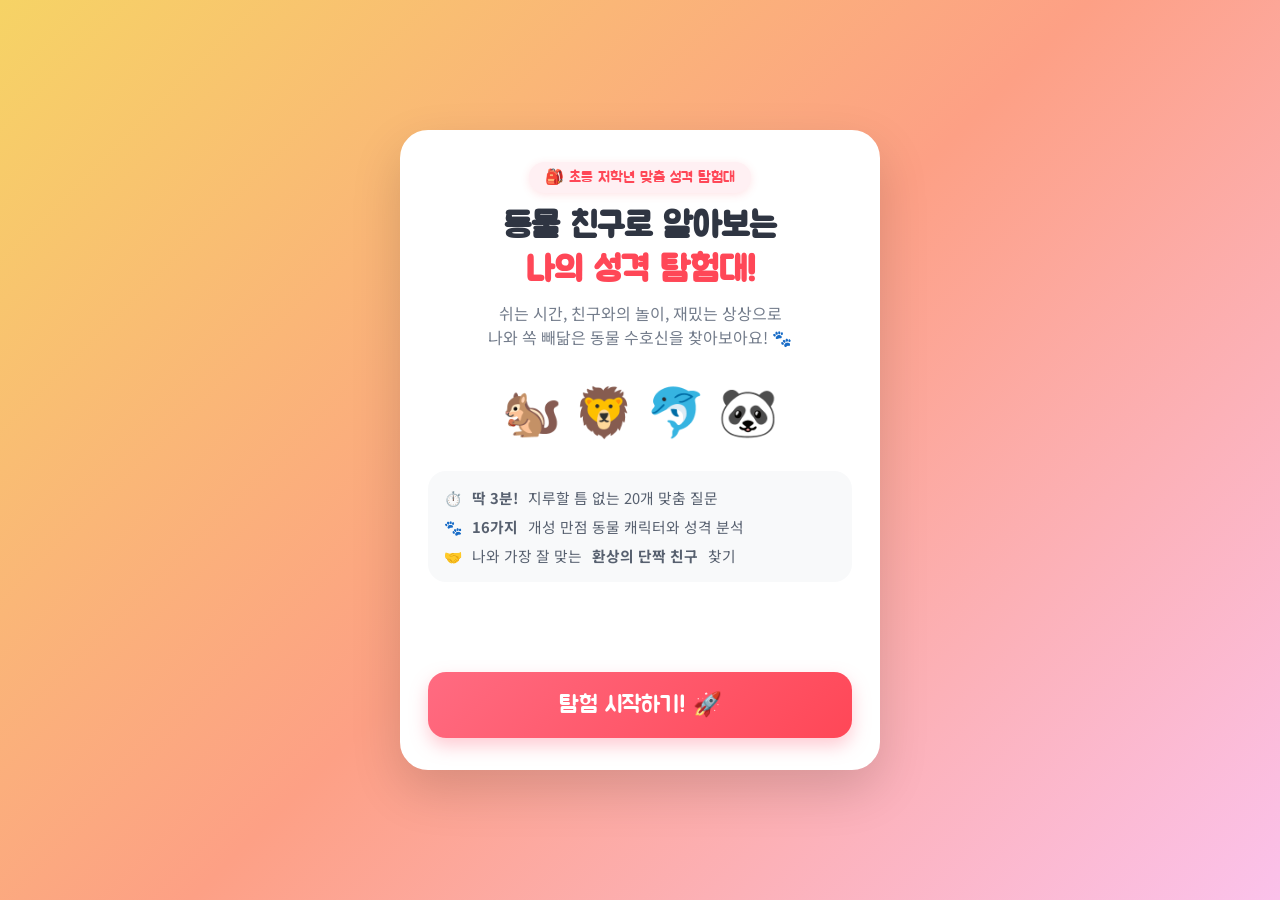
==== index.html @ b6b2cfdd "gemini_v1.0" ====
<!DOCTYPE html>
<html lang="ko">
<head>
  <meta charset="UTF-8">
  <meta name="viewport" content="width=device-width, initial-scale=1.0, maximum-scale=1.0, user-scalable=no">
  <title>동물 친구로 알아보는 나의 성격 탐험대! | 초등 저학년 MBTI 테스트</title>
  <meta name="description" content="초등학교 1~3학년 맞춤! 지루하지 않은 20가지 질문으로 알아보는 나의 동물 MBTI 성격 테스트">
  
  <!-- Open Graph (SNS/카카오톡 공유 최적화) -->
  <meta property="og:type" content="website">
  <meta property="og:title" content="동물 친구로 알아보는 나의 성격 탐험대! 🦁🐿️">
  <meta property="og:description" content="나는 어떤 동물 친구일까? 3분 만에 알아보는 신나는 초등학생 성격 테스트!">
  <meta property="og:image" content="https://images.unsplash.com/photo-1534567153574-2b12153a87f0?w=800">

  <link rel="stylesheet" href="style.css">
</head>
<body>

  <!-- 축하 폭죽 캔버스 -->
  <canvas id="confetti-canvas"></canvas>

  <!-- 토스트 알림 메시지 -->
  <div id="toast-msg" class="toast-msg">클립보드에 링크가 복사되었어요! 🎉</div>

  <div class="app-container">
    
    <!-- 1. 시작 화면 -->
    <div id="screen-intro" class="screen active">
      <div>
        <div class="intro-badge">🎒 초등 저학년 맞춤 성격 탐험대</div>
        <h1 class="intro-title">동물 친구로 알아보는<br><span>나의 성격 탐험대!</span></h1>
        <p class="intro-subtitle">
          쉬는 시간, 친구와의 놀이, 재밌는 상상으로<br>
          나와 쏙 빼닮은 동물 수호신을 찾아보아요! 🐾
        </p>

        <div class="intro-animals">
          <span>🐿️</span>
          <span>🦁</span>
          <span>🐬</span>
          <span>🐼</span>
        </div>

        <div class="intro-feature-box">
          <div class="feature-item">
            <span>⏱️</span> <strong>딱 3분!</strong> 지루할 틈 없는 20개 맞춤 질문
          </div>
          <div class="feature-item">
            <span>🐾</span> <strong>16가지</strong> 개성 만점 동물 캐릭터와 성격 분석
          </div>
          <div class="feature-item">
            <span>🤝</span> 나와 가장 잘 맞는 <strong>환상의 단짝 친구</strong> 찾기
          </div>
        </div>
      </div>

      <button id="btn-start" class="btn-start">
        탐험 시작하기! 🚀
      </button>
    </div>

    <!-- 2. 퀴즈 화면 -->
    <div id="screen-quiz" class="screen">
      <div class="quiz-header">
        <button id="btn-prev" class="btn-prev" style="visibility: hidden;">
          ◀ 이전 질문
        </button>
        <span id="quiz-category" class="quiz-badge">학교 생활</span>
        <span id="quiz-counter" class="quiz-counter">1 / 20</span>
      </div>

      <div class="progress-container">
        <div id="progress-bar" class="progress-bar"></div>
      </div>

      <div class="question-card">
        <div id="question-icon" class="question-icon">🔔</div>
        <h2 id="question-text" class="question-text">
          쉬는 시간 종이 '땡!' 치자마자 나는?
        </h2>
      </div>

      <div class="options-group">
        <button class="option-btn" data-index="0">
          <span id="opt-emoji-0" class="option-emoji">🏃💨</span>
          <span id="opt-text-0" class="option-content">복도로 뛰어나가 친구들과 와글와글 신나게 논다!</span>
        </button>
        <button class="option-btn" data-index="1">
          <span id="opt-emoji-1" class="option-emoji">🎨📖</span>
          <span id="opt-text-1" class="option-content">내 자리에 앉아서 좋아하는 책을 읽거나 낙서하며 쉰다!</span>
        </button>
      </div>
    </div>

    <!-- 3. 결과 계산 로딩 화면 -->
    <div id="screen-loading" class="screen">
      <div class="loading-spinner">🧭</div>
      <h2 class="loading-text">나의 동물 친구를 찾는 중...</h2>
      <p class="loading-subtext">신비한 숲속에서 나와 가장 잘 맞는 수호신 동물이 걸어오고 있어요! 🐾</p>
    </div>

    <!-- 4. 결과 화면 -->
    <div id="screen-result" class="screen">
      <div class="result-card">
        <div class="result-header-badge">나의 성격 탐험대 결과</div>
        <div id="result-emoji" class="result-animal-emoji">🐿️</div>
        <h2 id="result-name" class="result-animal-name">호기심 대장 날다람쥐</h2>
        <div id="result-mbti" class="result-mbti-tag">ENFP</div>
        <div id="result-tagline" class="result-tagline">"온 세상이 놀이터! 새로운 놀이는 내가 다 만들 거야!"</div>
        
        <div id="result-tags" class="result-tags">
          <!-- 해시태그 뱃지 -->
        </div>

        <div id="result-desc" class="result-desc">
          <!-- 상세 설명 -->
        </div>

        <div class="result-section-title">
          <span>🌟</span> 나의 빛나는 특별한 점
        </div>
        <ul id="result-traits" class="traits-list">
          <!-- 특징 3가지 -->
        </ul>

        <div class="match-box">
          <div class="match-card">
            <div class="match-card-label">🎒 찰떡 추천 활동</div>
            <div id="result-subject" class="match-card-value">미술, 창의 놀이</div>
          </div>
          <div class="match-card">
            <div class="match-card-label">🤝 환상의 단짝 친구</div>
            <div id="result-friend" class="match-card-value">지혜로운 부엉이 (INFJ)</div>
          </div>
        </div>

        <div id="result-advice" class="advice-box">
          <!-- 어린이를 위한 꿀팁 -->
        </div>
      </div>

      <!-- 쿠팡 파트너스 수익화 추천 영역 (말랑이) -->
      <div class="coupang-box">
        <div class="coupang-badge">🎁 탐험 완료 꿀템 추천</div>
        <div class="coupang-content-wrapper">
          <div class="coupang-icon">🧸</div>
          <div class="coupang-text-area">
            <h3 class="coupang-title">초등학생 인기 폭발! 모찌모찌 말랑이</h3>
            <p class="coupang-desc">조물조물 만지면 스트레스 싹~! 친구들 사이에서 대유행하는 귀여운 말랑이 보러가기</p>
          </div>
        </div>
        <a href="https://link.coupang.com/a/hzHcmDFiJo" target="_blank" rel="noopener noreferrer" class="btn-coupang">
          <span>✨</span> 인기 말랑이 최저가 보러가기 <span>👉</span>
        </a>
        <div class="coupang-disclaimer">
          ※ 이 포스팅은 쿠팡 파트너스 활동의 일환으로, 이에 따른 일정액의 수수료를 제공받습니다.
        </div>
      </div>

      <!-- 액션 버튼 -->
      <div class="result-actions">
        <button id="btn-share-kakao" class="btn-share">
          <span>💬</span> 친구/엄마아빠에게 결과 자랑하기
        </button>
        <button id="btn-copy-link" class="btn-copy">
          <span>🔗</span> 링크 복사하기
        </button>
        <button id="btn-restart" class="btn-restart">
          <span>🔄</span> 처음부터 다시 해보기
        </button>
      </div>

      <!-- 부업 수익화용 광고 슬롯 배너 (AdSense Ready) -->
      <div class="ad-slot-box">
        <span class="ad-badge">AD (수익화 슬롯)</span>
        <p class="ad-placeholder-text">
          💡 [웹사이트 수익화 공간]<br>
          실제 배포 시 구글 애드센스 배너 광고 코드가 삽입되어 방문자 클릭당 수익이 발생합니다.
        </p>
      </div>

    </div>

  </div>

  <script src="data.js"></script>
  <script src="app.js"></script>
</body>
</html>
---- style.css ----
@import url('https://fonts.googleapis.com/css2?family=Jua&family=Noto+Sans+KR:wght@400;600;800&display=swap');

:root {
  --primary-color: #ff6b81;
  --primary-hover: #ff4757;
  --secondary-color: #70a1ff;
  --bg-gradient: linear-gradient(180deg, #fdfbfb 0%, #ebedee 100%);
  --card-bg: #ffffff;
  --text-main: #2f3542;
  --text-muted: #747d8c;
  --border-radius-lg: 28px;
  --border-radius-md: 18px;
  --border-radius-sm: 12px;
  --shadow-card: 0 16px 36px rgba(0, 0, 0, 0.08);
  --shadow-btn: 0 8px 18px rgba(255, 107, 129, 0.35);
}

* {
  box-sizing: border-box;
  margin: 0;
  padding: 0;
  -webkit-tap-highlight-color: transparent;
}

body {
  font-family: 'Noto Sans KR', sans-serif;
  background: linear-gradient(135deg, #f6d365 0%, #fda085 50%, #fbc2eb 100%);
  min-height: 100vh;
  display: flex;
  justify-content: center;
  align-items: center;
  padding: 16px;
  color: var(--text-main);
  position: relative;
  overflow-x: hidden;
}

/* 캔버스 (결과 축하 폭죽) */
#confetti-canvas {
  position: fixed;
  top: 0;
  left: 0;
  width: 100vw;
  height: 100vh;
  pointer-events: none;
  z-index: 999;
}

/* 앱 메인 컨테이너 */
.app-container {
  width: 100%;
  max-width: 480px;
  min-height: 640px;
  background: #ffffff;
  border-radius: var(--border-radius-lg);
  box-shadow: 0 20px 50px rgba(0, 0, 0, 0.15);
  overflow: hidden;
  display: flex;
  flex-direction: column;
  position: relative;
  border: 4px solid #fff;
  animation: popIn 0.4s cubic-bezier(0.175, 0.885, 0.32, 1.275);
}

@keyframes popIn {
  0% { transform: scale(0.95); opacity: 0; }
  100% { transform: scale(1); opacity: 1; }
}

/* 공통 화면 스타일 */
.screen {
  display: none;
  flex-direction: column;
  padding: 28px 24px;
  flex: 1;
}

.screen.active {
  display: flex;
}

/* 1. 시작 화면 */
#screen-intro {
  text-align: center;
  justify-content: space-between;
}

.intro-badge {
  display: inline-block;
  background: #fff0f3;
  color: #ff4757;
  font-family: 'Jua', sans-serif;
  padding: 6px 16px;
  border-radius: 20px;
  font-size: 0.95rem;
  margin-bottom: 12px;
  box-shadow: 0 2px 8px rgba(255, 71, 87, 0.15);
}

.intro-title {
  font-family: 'Jua', sans-serif;
  font-size: 2.2rem;
  line-height: 1.25;
  color: #2f3542;
  margin-bottom: 8px;
}

.intro-title span {
  color: #ff4757;
}

.intro-subtitle {
  font-size: 1rem;
  color: var(--text-muted);
  line-height: 1.5;
  margin-bottom: 24px;
}

.intro-animals {
  display: flex;
  justify-content: center;
  gap: 12px;
  font-size: 3rem;
  margin: 16px 0 28px;
  animation: bounce 2s infinite ease-in-out;
}

.intro-animals span:nth-child(2) {
  animation-delay: 0.2s;
}
.intro-animals span:nth-child(3) {
  animation-delay: 0.4s;
}
.intro-animals span:nth-child(4) {
  animation-delay: 0.6s;
}

@keyframes bounce {
  0%, 100% { transform: translateY(0); }
  50% { transform: translateY(-10px); }
}

.intro-feature-box {
  background: #f8f9fa;
  border-radius: var(--border-radius-md);
  padding: 16px;
  margin-bottom: 24px;
  text-align: left;
}

.feature-item {
  display: flex;
  align-items: center;
  gap: 10px;
  font-size: 0.92rem;
  color: #57606f;
  margin-bottom: 8px;
}

.feature-item:last-child {
  margin-bottom: 0;
}

.btn-start {
  background: linear-gradient(135deg, #ff6b81 0%, #ff4757 100%);
  color: #ffffff;
  border: none;
  font-family: 'Jua', sans-serif;
  font-size: 1.45rem;
  padding: 18px 24px;
  border-radius: var(--border-radius-md);
  cursor: pointer;
  box-shadow: var(--shadow-btn);
  transition: all 0.25s ease;
  width: 100%;
}

.btn-start:hover {
  transform: translateY(-3px) scale(1.02);
  box-shadow: 0 12px 24px rgba(255, 71, 87, 0.45);
}

.btn-start:active {
  transform: translateY(1px);
}

/* 2. 퀴즈 화면 */
#screen-quiz {
  justify-content: flex-start;
}

.quiz-header {
  display: flex;
  align-items: center;
  justify-content: space-between;
  margin-bottom: 14px;
}

.btn-prev {
  background: #f1f2f6;
  border: none;
  padding: 6px 14px;
  border-radius: 20px;
  font-size: 0.85rem;
  color: #747d8c;
  cursor: pointer;
  font-weight: 600;
  transition: all 0.2s;
}

.btn-prev:hover {
  background: #e4e7eb;
}

.quiz-badge {
  background: #fff2e6;
  color: #e67e22;
  font-family: 'Jua', sans-serif;
  padding: 4px 12px;
  border-radius: 12px;
  font-size: 0.88rem;
}

.quiz-counter {
  font-family: 'Jua', sans-serif;
  color: #ff4757;
  font-size: 1.15rem;
}

/* 프로그레스 바 */
.progress-container {
  width: 100%;
  height: 12px;
  background: #f1f2f6;
  border-radius: 10px;
  overflow: hidden;
  margin-bottom: 24px;
  position: relative;
}

.progress-bar {
  height: 100%;
  width: 5%;
  background: linear-gradient(90deg, #ff9f43, #ff4757);
  border-radius: 10px;
  transition: width 0.35s cubic-bezier(0.4, 0, 0.2, 1);
}

/* 질문 카드 */
.question-card {
  text-align: center;
  margin-bottom: 28px;
  min-height: 120px;
  display: flex;
  flex-direction: column;
  justify-content: center;
  align-items: center;
}

.question-icon {
  font-size: 2.8rem;
  margin-bottom: 12px;
  display: inline-block;
  animation: pulse 1.5s infinite ease-in-out;
}

@keyframes pulse {
  0%, 100% { transform: scale(1); }
  50% { transform: scale(1.1); }
}

.question-text {
  font-family: 'Jua', sans-serif;
  font-size: 1.45rem;
  line-height: 1.38;
  color: #2f3542;
  word-break: keep-all;
}

/* 선택지 버튼들 */
.options-group {
  display: flex;
  flex-direction: column;
  gap: 16px;
  margin-bottom: 20px;
}

.option-btn {
  background: #ffffff;
  border: 2.5px solid #edf2f7;
  border-radius: var(--border-radius-md);
  padding: 20px 18px;
  text-align: left;
  cursor: pointer;
  display: flex;
  align-items: center;
  gap: 16px;
  transition: all 0.2s cubic-bezier(0.175, 0.885, 0.32, 1.275);
  box-shadow: 0 4px 12px rgba(0, 0, 0, 0.03);
}

.option-btn:hover {
  border-color: #ff6b81;
  background: #fffafb;
  transform: translateY(-2px);
  box-shadow: 0 8px 18px rgba(255, 107, 129, 0.15);
}

.option-btn:active {
  transform: scale(0.98);
}

.option-emoji {
  font-size: 2.2rem;
  flex-shrink: 0;
}

.option-content {
  font-size: 1.05rem;
  font-weight: 600;
  line-height: 1.4;
  color: #374151;
  word-break: keep-all;
}

/* 3. 로딩 화면 */
#screen-loading {
  text-align: center;
  justify-content: center;
  align-items: center;
  gap: 18px;
}

.loading-spinner {
  font-size: 4rem;
  animation: spin 1.2s infinite linear;
}

@keyframes spin {
  0% { transform: rotate(0deg); }
  100% { transform: rotate(360deg); }
}

.loading-text {
  font-family: 'Jua', sans-serif;
  font-size: 1.6rem;
  color: #2f3542;
}

.loading-subtext {
  font-size: 0.95rem;
  color: var(--text-muted);
}

/* 4. 결과 화면 */
#screen-result {
  padding: 24px 20px;
  overflow-y: auto;
}

.result-card {
  background: #ffffff;
  border-radius: var(--border-radius-md);
  border: 2px solid #f1f2f6;
  box-shadow: var(--shadow-card);
  padding: 24px 18px;
  text-align: center;
  margin-bottom: 20px;
  position: relative;
  overflow: hidden;
}

.result-header-badge {
  display: inline-block;
  font-family: 'Jua', sans-serif;
  font-size: 0.88rem;
  color: #ffffff;
  background: #ff4757;
  padding: 5px 14px;
  border-radius: 20px;
  margin-bottom: 12px;
}

.result-animal-emoji {
  font-size: 4.8rem;
  line-height: 1;
  margin: 10px 0 12px;
  display: inline-block;
  animation: heartBeat 1.8s infinite;
}

@keyframes heartBeat {
  0%, 100% { transform: scale(1); }
  14% { transform: scale(1.15); }
  28% { transform: scale(1); }
  42% { transform: scale(1.15); }
  70% { transform: scale(1); }
}

.result-animal-name {
  font-family: 'Jua', sans-serif;
  font-size: 2rem;
  color: #2f3542;
  margin-bottom: 4px;
}

.result-mbti-tag {
  font-family: 'Jua', sans-serif;
  font-size: 1.15rem;
  color: #70a1ff;
  margin-bottom: 12px;
}

.result-tagline {
  font-size: 1.02rem;
  font-weight: 700;
  color: #ff4757;
  background: #fff5f5;
  padding: 10px 14px;
  border-radius: var(--border-radius-sm);
  margin-bottom: 14px;
  word-break: keep-all;
}

.result-tags {
  display: flex;
  justify-content: center;
  flex-wrap: wrap;
  gap: 6px;
  margin-bottom: 18px;
}

.result-tag-pill {
  background: #f1f2f6;
  color: #57606f;
  font-size: 0.82rem;
  font-weight: 600;
  padding: 4px 10px;
  border-radius: 12px;
}

.result-desc {
  font-size: 0.95rem;
  line-height: 1.6;
  color: #57606f;
  text-align: left;
  background: #fafafa;
  padding: 14px;
  border-radius: var(--border-radius-sm);
  margin-bottom: 18px;
  word-break: keep-all;
}

.result-section-title {
  font-family: 'Jua', sans-serif;
  font-size: 1.15rem;
  color: #2f3542;
  text-align: left;
  margin: 16px 0 10px;
  display: flex;
  align-items: center;
  gap: 6px;
}

.traits-list {
  text-align: left;
  list-style: none;
  margin-bottom: 18px;
}

.traits-list li {
  font-size: 0.92rem;
  line-height: 1.55;
  color: #374151;
  margin-bottom: 8px;
  padding-left: 20px;
  position: relative;
  word-break: keep-all;
}

.traits-list li::before {
  content: '✨';
  position: absolute;
  left: 0;
  top: 0;
}

.match-box {
  display: grid;
  grid-template-columns: 1fr 1fr;
  gap: 10px;
  margin-bottom: 18px;
}

.match-card {
  background: #f8f9fa;
  border-radius: var(--border-radius-sm);
  padding: 12px 10px;
  text-align: center;
}

.match-card-label {
  font-size: 0.78rem;
  font-weight: 600;
  color: var(--text-muted);
  margin-bottom: 4px;
}

.match-card-value {
  font-family: 'Jua', sans-serif;
  font-size: 0.95rem;
  color: #2f3542;
  word-break: keep-all;
}

.advice-box {
  background: #fff9e6;
  border-left: 4px solid #f39c12;
  padding: 12px 14px;
  border-radius: 4px;
  text-align: left;
  font-size: 0.88rem;
  color: #795548;
  line-height: 1.5;
  word-break: keep-all;
}

/* 쿠팡 파트너스 추천 박스 */
.coupang-box {
  background: linear-gradient(135deg, #fff5f7 0%, #fff8eb 100%);
  border: 2px solid #ffccd5;
  border-radius: var(--border-radius-md);
  padding: 18px 16px;
  margin-bottom: 20px;
  text-align: left;
  box-shadow: 0 8px 20px rgba(255, 107, 129, 0.12);
  position: relative;
}

.coupang-badge {
  display: inline-block;
  background: #ff4757;
  color: #ffffff;
  font-family: 'Jua', sans-serif;
  font-size: 0.82rem;
  padding: 3px 10px;
  border-radius: 12px;
  margin-bottom: 10px;
}

.coupang-content-wrapper {
  display: flex;
  align-items: center;
  gap: 12px;
  margin-bottom: 14px;
}

.coupang-icon {
  font-size: 2.6rem;
  flex-shrink: 0;
  animation: bounce 2s infinite ease-in-out;
}

.coupang-text-area {
  flex: 1;
}

.coupang-title {
  font-family: 'Jua', sans-serif;
  font-size: 1.15rem;
  color: #2f3542;
  margin-bottom: 4px;
  word-break: keep-all;
}

.coupang-desc {
  font-size: 0.86rem;
  color: #57606f;
  line-height: 1.45;
  word-break: keep-all;
}

.btn-coupang {
  display: flex;
  align-items: center;
  justify-content: center;
  gap: 8px;
  background: linear-gradient(135deg, #ff4757 0%, #ff6b81 100%);
  color: #ffffff !important;
  text-decoration: none;
  font-family: 'Jua', sans-serif;
  font-size: 1.15rem;
  padding: 14px 16px;
  border-radius: var(--border-radius-md);
  box-shadow: 0 6px 16px rgba(255, 71, 87, 0.35);
  transition: all 0.25s ease;
}

.btn-coupang:hover {
  transform: translateY(-2px);
  box-shadow: 0 8px 22px rgba(255, 71, 87, 0.5);
  background: linear-gradient(135deg, #ee3344 0%, #ff5264 100%);
}

.btn-coupang:active {
  transform: scale(0.98);
}

.coupang-disclaimer {
  font-size: 0.72rem;
  color: #95a5a6;
  text-align: center;
  margin-top: 10px;
  line-height: 1.4;
  word-break: keep-all;
}

/* 공유 및 액션 버튼 */
.result-actions {
  display: flex;
  flex-direction: column;
  gap: 10px;
  margin-bottom: 24px;
}

.btn-share {
  background: #fee500;
  color: #191919;
  border: none;
  font-family: 'Jua', sans-serif;
  font-size: 1.15rem;
  padding: 14px;
  border-radius: var(--border-radius-md);
  cursor: pointer;
  display: flex;
  align-items: center;
  justify-content: center;
  gap: 8px;
  box-shadow: 0 4px 12px rgba(254, 229, 0, 0.4);
  transition: all 0.2s;
}

.btn-share:hover {
  transform: translateY(-2px);
}

.btn-copy {
  background: #f1f2f6;
  color: #2f3542;
  border: none;
  font-family: 'Jua', sans-serif;
  font-size: 1.05rem;
  padding: 13px;
  border-radius: var(--border-radius-md);
  cursor: pointer;
  display: flex;
  align-items: center;
  justify-content: center;
  gap: 6px;
  transition: all 0.2s;
}

.btn-copy:hover {
  background: #dfe4ea;
}

.btn-restart {
  background: transparent;
  color: var(--text-muted);
  border: 1.5px dashed #ced6e0;
  font-family: 'Jua', sans-serif;
  font-size: 1rem;
  padding: 12px;
  border-radius: var(--border-radius-md);
  cursor: pointer;
  margin-top: 4px;
  transition: all 0.2s;
}

.btn-restart:hover {
  border-color: #ff6b81;
  color: #ff6b81;
}

/* 수익화 광고 슬롯 영역 */
.ad-slot-box {
  background: #fbfbfb;
  border: 1.5px dashed #dcdde1;
  border-radius: var(--border-radius-sm);
  padding: 14px 10px;
  text-align: center;
  margin-top: 10px;
}

.ad-badge {
  display: inline-block;
  font-size: 0.72rem;
  color: #a4b0be;
  background: #f1f2f6;
  padding: 2px 8px;
  border-radius: 4px;
  margin-bottom: 6px;
}

.ad-placeholder-text {
  font-size: 0.85rem;
  color: #747d8c;
  line-height: 1.4;
}

/* 토스트 알림 메시지 */
.toast-msg {
  position: fixed;
  bottom: 24px;
  left: 50%;
  transform: translateX(-50%) translateY(50px);
  background: rgba(47, 53, 66, 0.92);
  color: #ffffff;
  padding: 10px 22px;
  border-radius: 24px;
  font-size: 0.9rem;
  font-weight: 600;
  opacity: 0;
  pointer-events: none;
  transition: all 0.3s ease;
  z-index: 1000;
  box-shadow: 0 8px 20px rgba(0,0,0,0.25);
}

.toast-msg.show {
  transform: translateX(-50%) translateY(0);
  opacity: 1;
}

/* 모바일 화면 최적화 */
@media (max-width: 480px) {
  body {
    padding: 0;
  }
  .app-container {
    max-width: 100%;
    min-height: 100vh;
    border-radius: 0;
    border: none;
  }
  .screen {
    padding: 20px 18px;
  }
}
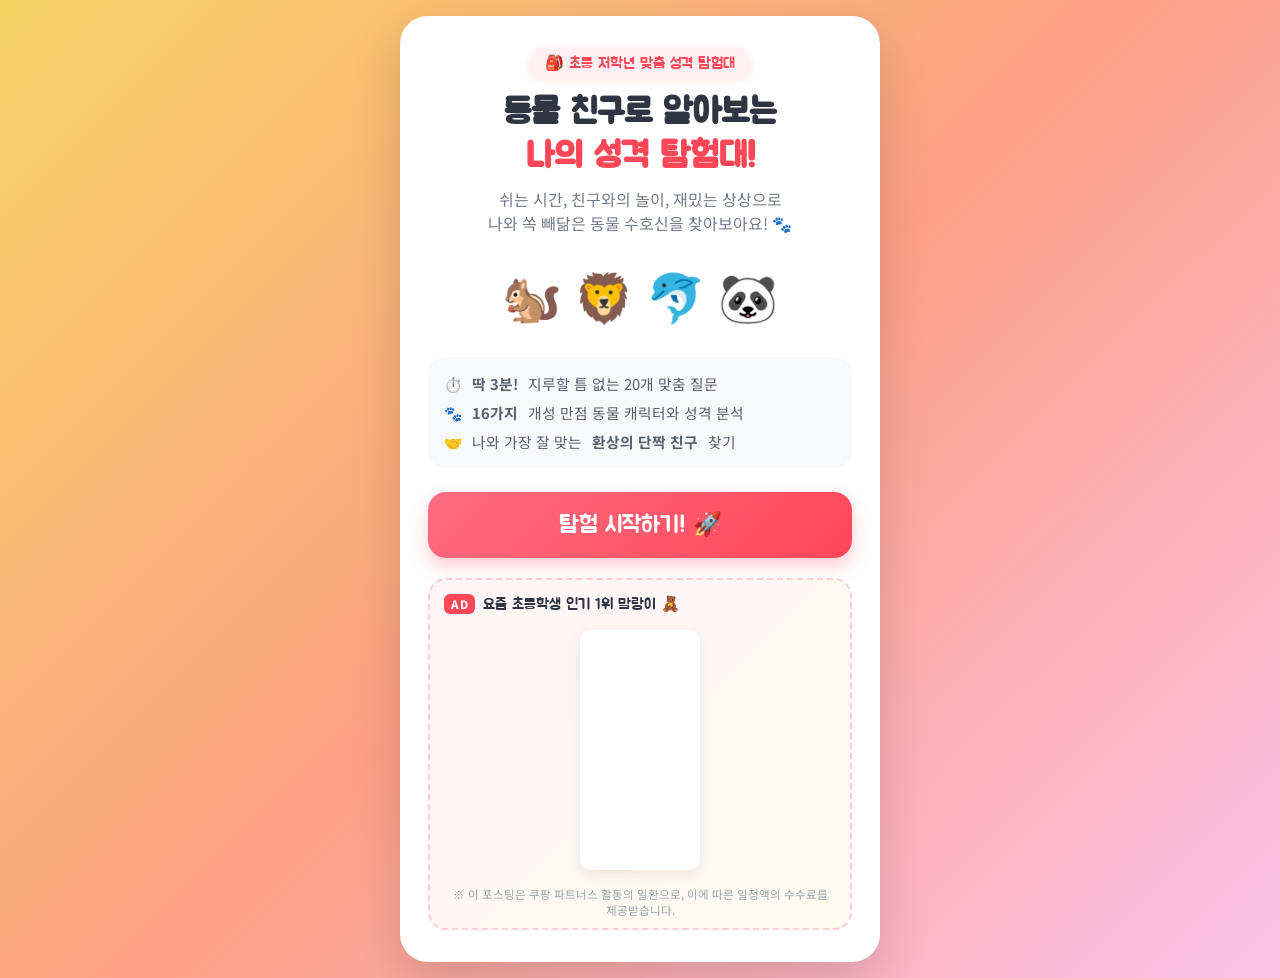
==== commit f133a90a: "Add files via upload" ====
--- a/index.html
+++ b/index.html
@@ -57,6 +57,20 @@
       <button id="btn-start" class="btn-start">
         탐험 시작하기! 🚀
       </button>
+
+      <!-- 시작 화면 하단 쿠팡 파트너스 공식 광고 배너 -->
+      <div class="intro-ad-box">
+        <div class="intro-ad-header">
+          <span class="intro-ad-tag">AD</span>
+          <span class="intro-ad-title">요즘 초등학생 인기 1위 말랑이 🧸</span>
+        </div>
+        <div class="coupang-iframe-wrapper">
+          <iframe src="https://coupa.ng/cpVoCy" width="120" height="240" frameborder="0" scrolling="no" referrerpolicy="unsafe-url"></iframe>
+        </div>
+        <p class="coupang-disclaimer">
+          ※ 이 포스팅은 쿠팡 파트너스 활동의 일환으로, 이에 따른 일정액의 수수료를 제공받습니다.
+        </p>
+      </div>
     </div>
 
     <!-- 2. 퀴즈 화면 -->
@@ -139,19 +153,14 @@
         </div>
       </div>
 
-      <!-- 쿠팡 파트너스 수익화 추천 영역 (말랑이) -->
+      <!-- 쿠팡 파트너스 수익화 추천 영역 (공식 말랑이 배너) -->
       <div class="coupang-box">
         <div class="coupang-badge">🎁 탐험 완료 꿀템 추천</div>
-        <div class="coupang-content-wrapper">
-          <div class="coupang-icon">🧸</div>
-          <div class="coupang-text-area">
-            <h3 class="coupang-title">초등학생 인기 폭발! 모찌모찌 말랑이</h3>
-            <p class="coupang-desc">조물조물 만지면 스트레스 싹~! 친구들 사이에서 대유행하는 귀여운 말랑이 보러가기</p>
-          </div>
+        <h3 class="coupang-title" style="text-align: center; margin-bottom: 8px;">초등학생 인기 폭발! 모찌모찌 말랑이 🧸</h3>
+        <p class="coupang-desc" style="text-align: center; margin-bottom: 12px;">조물조물 만지면 스트레스 싹~! 친구들 사이에서 대유행하는 귀여운 말랑이</p>
+        <div class="coupang-iframe-wrapper">
+          <iframe src="https://coupa.ng/cpVoCy" width="120" height="240" frameborder="0" scrolling="no" referrerpolicy="unsafe-url"></iframe>
         </div>
-        <a href="https://link.coupang.com/a/hzHcmDFiJo" target="_blank" rel="noopener noreferrer" class="btn-coupang">
-          <span>✨</span> 인기 말랑이 최저가 보러가기 <span>👉</span>
-        </a>
         <div class="coupang-disclaimer">
           ※ 이 포스팅은 쿠팡 파트너스 활동의 일환으로, 이에 따른 일정액의 수수료를 제공받습니다.
         </div>
@@ -170,15 +179,6 @@
         </button>
       </div>
 
-      <!-- 부업 수익화용 광고 슬롯 배너 (AdSense Ready) -->
-      <div class="ad-slot-box">
-        <span class="ad-badge">AD (수익화 슬롯)</span>
-        <p class="ad-placeholder-text">
-          💡 [웹사이트 수익화 공간]<br>
-          실제 배포 시 구글 애드센스 배너 광고 코드가 삽입되어 방문자 클릭당 수익이 발생합니다.
-        </p>
-      </div>
-
     </div>
 
   </div>
--- a/style.css
+++ b/style.css
@@ -184,6 +184,89 @@
   transform: translateY(1px);
 }
 
+/* 시작 화면 하단 쿠팡 광고 배너 */
+.intro-ad-box {
+  margin-top: 20px;
+  background: linear-gradient(135deg, #fff5f7 0%, #fffbf0 100%);
+  border: 2px dashed #ffccd5;
+  border-radius: var(--border-radius-md);
+  padding: 14px 14px 10px;
+  text-align: left;
+}
+
+.intro-ad-header {
+  display: flex;
+  align-items: center;
+  gap: 8px;
+  margin-bottom: 8px;
+}
+
+.intro-ad-tag {
+  background: #ff4757;
+  color: #ffffff;
+  font-size: 0.72rem;
+  font-weight: 800;
+  padding: 2px 7px;
+  border-radius: 6px;
+  letter-spacing: 0.5px;
+}
+
+.intro-ad-title {
+  font-family: 'Jua', sans-serif;
+  font-size: 0.95rem;
+  color: #2f3542;
+}
+
+.btn-intro-ad {
+  display: flex;
+  align-items: center;
+  gap: 12px;
+  background: #ffffff;
+  border: 1.5px solid #ffe3e8;
+  border-radius: var(--border-radius-sm);
+  padding: 10px 12px;
+  text-decoration: none;
+  box-shadow: 0 4px 10px rgba(0, 0, 0, 0.04);
+  transition: all 0.2s ease;
+}
+
+.btn-intro-ad:hover {
+  transform: translateY(-2px);
+  border-color: #ff6b81;
+  box-shadow: 0 6px 14px rgba(255, 107, 129, 0.2);
+}
+
+.ad-emoji {
+  font-size: 2rem;
+  flex-shrink: 0;
+}
+
+.ad-text-group {
+  display: flex;
+  flex-direction: column;
+  flex: 1;
+}
+
+.ad-text-group strong {
+  font-family: 'Jua', sans-serif;
+  font-size: 1.05rem;
+  color: #ff4757;
+  line-height: 1.25;
+  margin-bottom: 2px;
+}
+
+.ad-text-group small {
+  font-size: 0.78rem;
+  color: #57606f;
+  line-height: 1.35;
+}
+
+.ad-arrow {
+  font-size: 1.1rem;
+  color: #ff4757;
+  font-weight: bold;
+}
+
 /* 2. 퀴즈 화면 */
 #screen-quiz {
   justify-content: flex-start;
@@ -602,8 +685,18 @@
   background: linear-gradient(135deg, #ee3344 0%, #ff5264 100%);
 }
 
-.btn-coupang:active {
-  transform: scale(0.98);
+.coupang-iframe-wrapper {
+  display: flex;
+  justify-content: center;
+  align-items: center;
+  margin: 12px auto;
+  padding: 4px;
+}
+
+.coupang-iframe-wrapper iframe {
+  border-radius: 10px;
+  box-shadow: 0 4px 14px rgba(0, 0, 0, 0.09);
+  background: #ffffff;
 }
 
 .coupang-disclaimer {
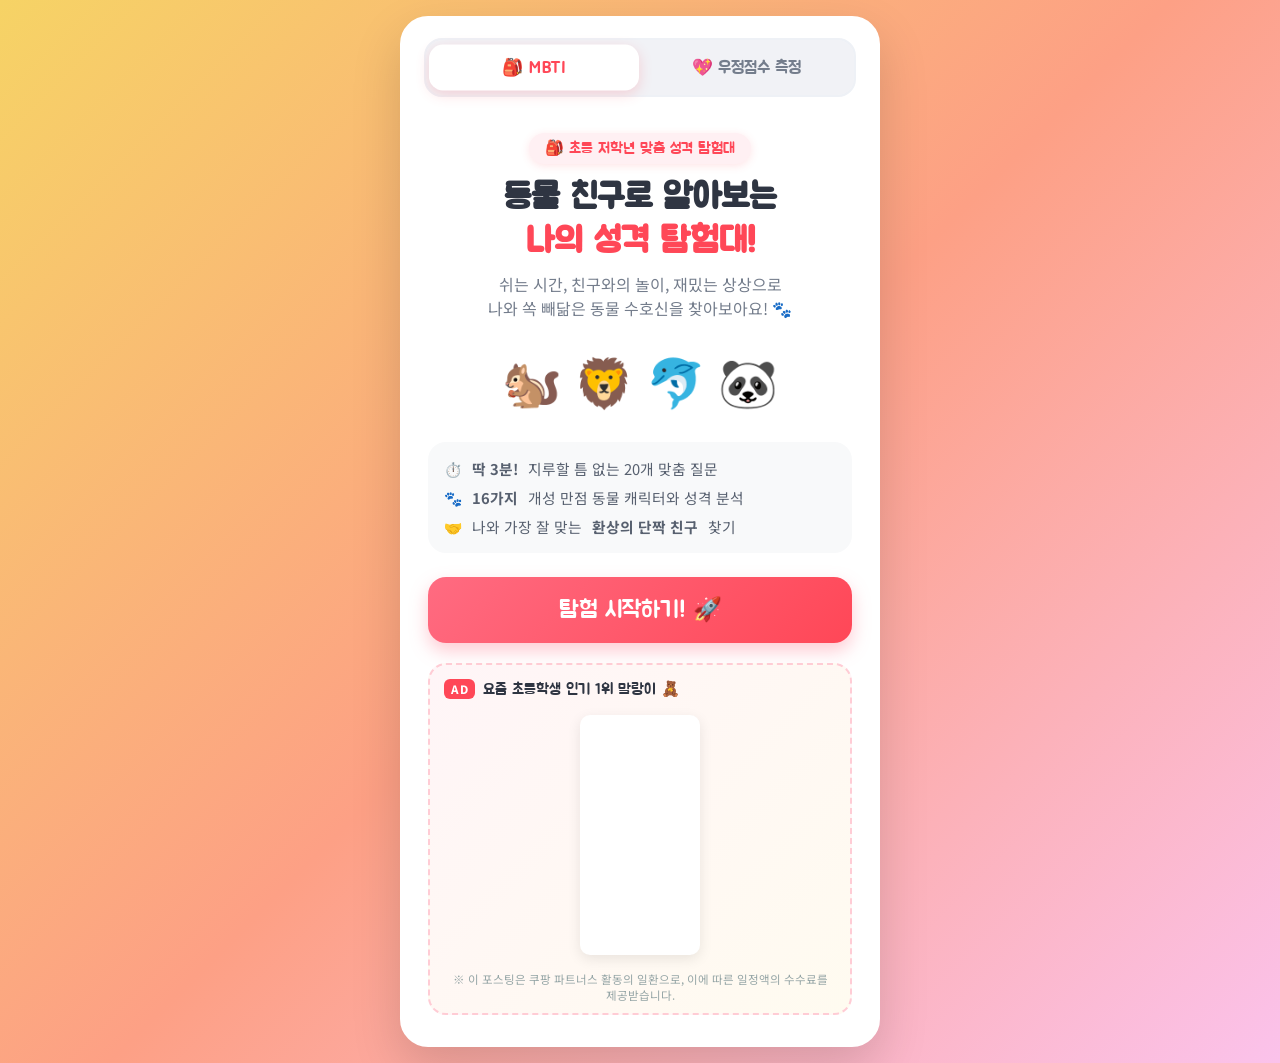
==== commit 02012bba: "Add files via upload" ====
--- a/index.html
+++ b/index.html
@@ -24,6 +24,12 @@
 
   <div class="app-container">
     
+    <!-- 상단 게임 전환 탭 (MBTI & 우정점수 측정) -->
+    <nav class="game-nav-tabs">
+      <a href="index.html" class="nav-tab-item active">🎒 MBTI</a>
+      <a href="friendship.html" class="nav-tab-item">💖 우정점수 측정</a>
+    </nav>
+
     <!-- 1. 시작 화면 -->
     <div id="screen-intro" class="screen active">
       <div>
--- a/style.css
+++ b/style.css
@@ -67,6 +67,46 @@
   100% { transform: scale(1); opacity: 1; }
 }
 
+/* 상단 게임 전환 탭 (MBTI & 우정점수 측정) */
+.game-nav-tabs {
+  display: flex;
+  background: #f1f2f6;
+  border-radius: 18px;
+  padding: 5px;
+  margin: 18px 20px 8px;
+  gap: 6px;
+  border: 2px solid #eef1f6;
+  z-index: 10;
+}
+
+.nav-tab-item {
+  flex: 1;
+  text-align: center;
+  padding: 12px 10px;
+  font-family: 'Jua', sans-serif;
+  font-size: 1.05rem;
+  color: #747d8c;
+  text-decoration: none;
+  border-radius: 14px;
+  transition: all 0.2s cubic-bezier(0.175, 0.885, 0.32, 1.275);
+  display: flex;
+  align-items: center;
+  justify-content: center;
+  gap: 6px;
+}
+
+.nav-tab-item.active {
+  background: #ffffff;
+  color: #ff4757;
+  box-shadow: 0 4px 14px rgba(255, 71, 87, 0.2);
+  transform: scale(1.02);
+}
+
+.nav-tab-item:hover:not(.active) {
+  background: #e4e7eb;
+  color: #2f3542;
+}
+
 /* 공통 화면 스타일 */
 .screen {
   display: none;
@@ -804,20 +844,24 @@
 /* 토스트 알림 메시지 */
 .toast-msg {
   position: fixed;
-  bottom: 24px;
+  bottom: 28px;
   left: 50%;
   transform: translateX(-50%) translateY(50px);
-  background: rgba(47, 53, 66, 0.92);
+  background: rgba(33, 37, 41, 0.96);
   color: #ffffff;
-  padding: 10px 22px;
-  border-radius: 24px;
-  font-size: 0.9rem;
-  font-weight: 600;
+  padding: 12px 24px;
+  border-radius: 30px;
+  font-size: 0.95rem;
+  font-weight: 700;
   opacity: 0;
   pointer-events: none;
-  transition: all 0.3s ease;
-  z-index: 1000;
-  box-shadow: 0 8px 20px rgba(0,0,0,0.25);
+  transition: all 0.3s cubic-bezier(0.175, 0.885, 0.32, 1.275);
+  z-index: 99999;
+  box-shadow: 0 10px 30px rgba(0, 0, 0, 0.35);
+  text-align: center;
+  max-width: 90%;
+  word-break: keep-all;
+  border: 1.5px solid rgba(255, 255, 255, 0.15);
 }
 
 .toast-msg.show {
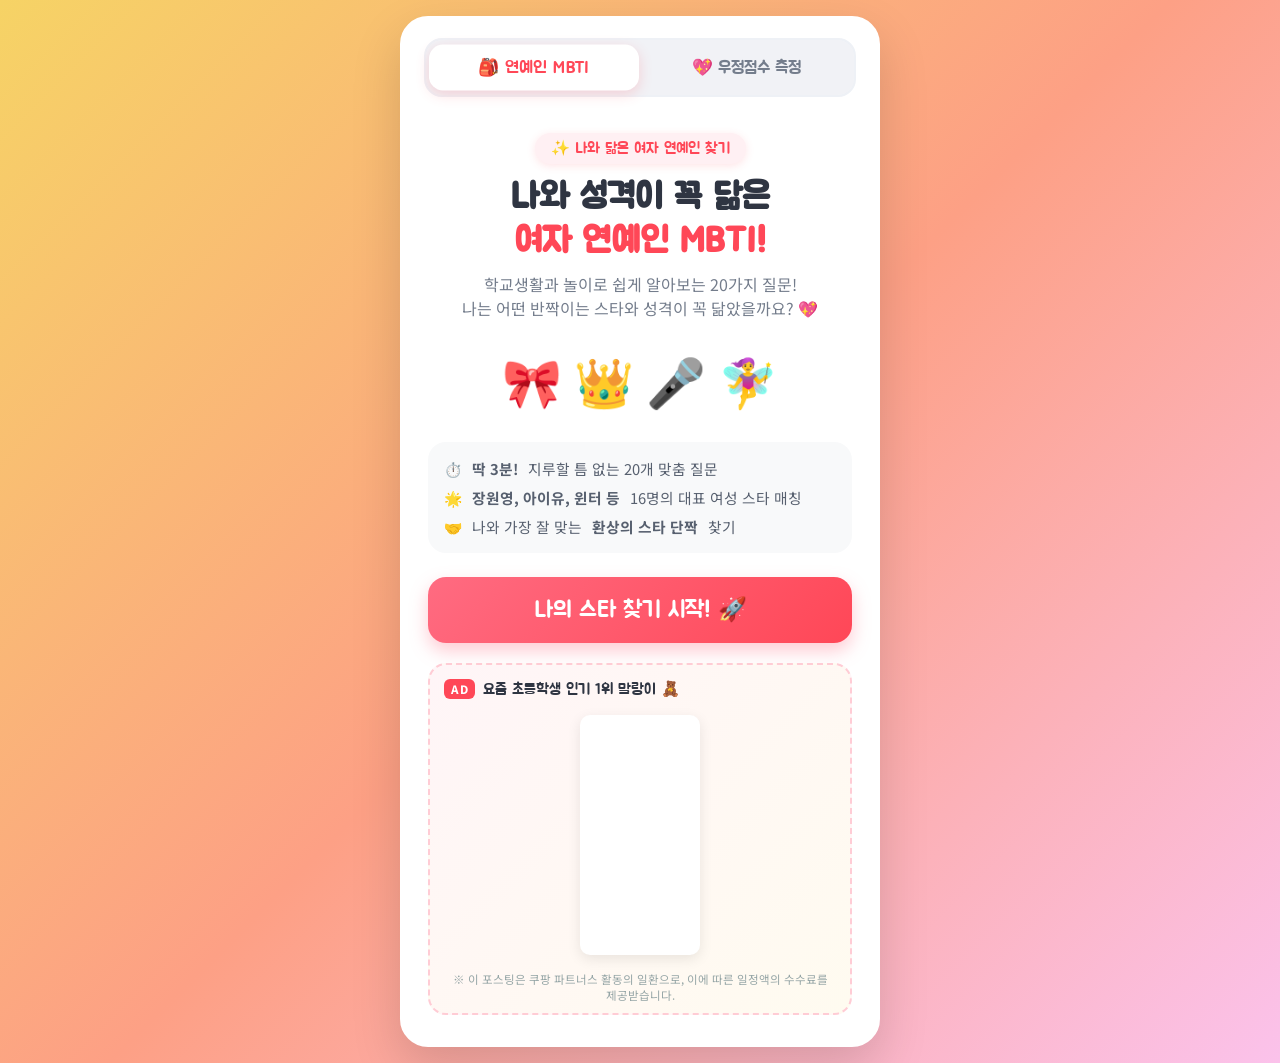
==== commit de521775: "Add files via upload" ====
--- a/index.html
+++ b/index.html
@@ -3,13 +3,13 @@
 <head>
   <meta charset="UTF-8">
   <meta name="viewport" content="width=device-width, initial-scale=1.0, maximum-scale=1.0, user-scalable=no">
-  <title>동물 친구로 알아보는 나의 성격 탐험대! | 초등 저학년 MBTI 테스트</title>
-  <meta name="description" content="초등학교 1~3학년 맞춤! 지루하지 않은 20가지 질문으로 알아보는 나의 동물 MBTI 성격 테스트">
+  <title>나와 성격이 꼭 닮은 여자 연예인은 누구? | 초등 스타 MBTI 테스트 💖</title>
+  <meta name="description" content="초등학생 맞춤! 20가지 질문으로 알아보는 나와 성격이 꼭 닮은 인기 여자 연예인 MBTI 테스트">
   
   <!-- Open Graph (SNS/카카오톡 공유 최적화) -->
   <meta property="og:type" content="website">
-  <meta property="og:title" content="동물 친구로 알아보는 나의 성격 탐험대! 🦁🐿️">
-  <meta property="og:description" content="나는 어떤 동물 친구일까? 3분 만에 알아보는 신나는 초등학생 성격 테스트!">
+  <meta property="og:title" content="나와 성격이 꼭 닮은 여자 연예인은 누구? 🎀✨">
+  <meta property="og:description" content="장원영, 아이유, 윈터 중 나와 가장 닮은 스타는? 3분 만에 알아보는 신나는 스타 성격 테스트!">
   <meta property="og:image" content="https://images.unsplash.com/photo-1534567153574-2b12153a87f0?w=800">
 
   <link rel="stylesheet" href="style.css">
@@ -26,25 +26,25 @@
     
     <!-- 상단 게임 전환 탭 (MBTI & 우정점수 측정) -->
     <nav class="game-nav-tabs">
-      <a href="index.html" class="nav-tab-item active">🎒 MBTI</a>
+      <a href="index.html" class="nav-tab-item active">🎒 연예인 MBTI</a>
       <a href="friendship.html" class="nav-tab-item">💖 우정점수 측정</a>
     </nav>
 
     <!-- 1. 시작 화면 -->
     <div id="screen-intro" class="screen active">
       <div>
-        <div class="intro-badge">🎒 초등 저학년 맞춤 성격 탐험대</div>
-        <h1 class="intro-title">동물 친구로 알아보는<br><span>나의 성격 탐험대!</span></h1>
+        <div class="intro-badge">✨ 나와 닮은 여자 연예인 찾기</div>
+        <h1 class="intro-title">나와 성격이 꼭 닮은<br><span>여자 연예인 MBTI!</span></h1>
         <p class="intro-subtitle">
-          쉬는 시간, 친구와의 놀이, 재밌는 상상으로<br>
-          나와 쏙 빼닮은 동물 수호신을 찾아보아요! 🐾
+          학교생활과 놀이로 쉽게 알아보는 20가지 질문!<br>
+          나는 어떤 반짝이는 스타와 성격이 꼭 닮았을까요? 💖
         </p>
 
         <div class="intro-animals">
-          <span>🐿️</span>
-          <span>🦁</span>
-          <span>🐬</span>
-          <span>🐼</span>
+          <span>🎀</span>
+          <span>👑</span>
+          <span>🎤</span>
+          <span>🧚‍♀️</span>
         </div>
 
         <div class="intro-feature-box">
@@ -52,16 +52,16 @@
             <span>⏱️</span> <strong>딱 3분!</strong> 지루할 틈 없는 20개 맞춤 질문
           </div>
           <div class="feature-item">
-            <span>🐾</span> <strong>16가지</strong> 개성 만점 동물 캐릭터와 성격 분석
+            <span>🌟</span> <strong>장원영, 아이유, 윈터 등</strong> 16명의 대표 여성 스타 매칭
           </div>
           <div class="feature-item">
-            <span>🤝</span> 나와 가장 잘 맞는 <strong>환상의 단짝 친구</strong> 찾기
+            <span>🤝</span> 나와 가장 잘 맞는 <strong>환상의 스타 단짝</strong> 찾기
           </div>
         </div>
       </div>
 
       <button id="btn-start" class="btn-start">
-        탐험 시작하기! 🚀
+        나의 스타 찾기 시작! 🚀
       </button>
 
       <!-- 시작 화면 하단 쿠팡 파트너스 공식 광고 배너 -->
@@ -114,19 +114,19 @@
 
     <!-- 3. 결과 계산 로딩 화면 -->
     <div id="screen-loading" class="screen">
-      <div class="loading-spinner">🧭</div>
-      <h2 class="loading-text">나의 동물 친구를 찾는 중...</h2>
-      <p class="loading-subtext">신비한 숲속에서 나와 가장 잘 맞는 수호신 동물이 걸어오고 있어요! 🐾</p>
+      <div class="loading-spinner">✨</div>
+      <h2 class="loading-text">나와 닮은 스타를 찾는 중...</h2>
+      <p class="loading-subtext">반짝이는 무대 위에서 나와 꼭 닮은 멋진 스타가 걸어오고 있어요! 💖</p>
     </div>
 
     <!-- 4. 결과 화면 -->
     <div id="screen-result" class="screen">
       <div class="result-card">
-        <div class="result-header-badge">나의 성격 탐험대 결과</div>
-        <div id="result-emoji" class="result-animal-emoji">🐿️</div>
-        <h2 id="result-name" class="result-animal-name">호기심 대장 날다람쥐</h2>
-        <div id="result-mbti" class="result-mbti-tag">ENFP</div>
-        <div id="result-tagline" class="result-tagline">"온 세상이 놀이터! 새로운 놀이는 내가 다 만들 거야!"</div>
+        <div class="result-header-badge">나와 성격이 닮은 스타</div>
+        <div id="result-emoji" class="result-animal-emoji">🎀</div>
+        <h2 id="result-name" class="result-animal-name">장원영 (IVE)</h2>
+        <div id="result-mbti" class="result-mbti-tag">ESFP</div>
+        <div id="result-tagline" class="result-tagline">"완전 럭키비키잖아! 난 언제 어디서나 반짝반짝 빛나!"</div>
         
         <div id="result-tags" class="result-tags">
           <!-- 해시태그 뱃지 -->
